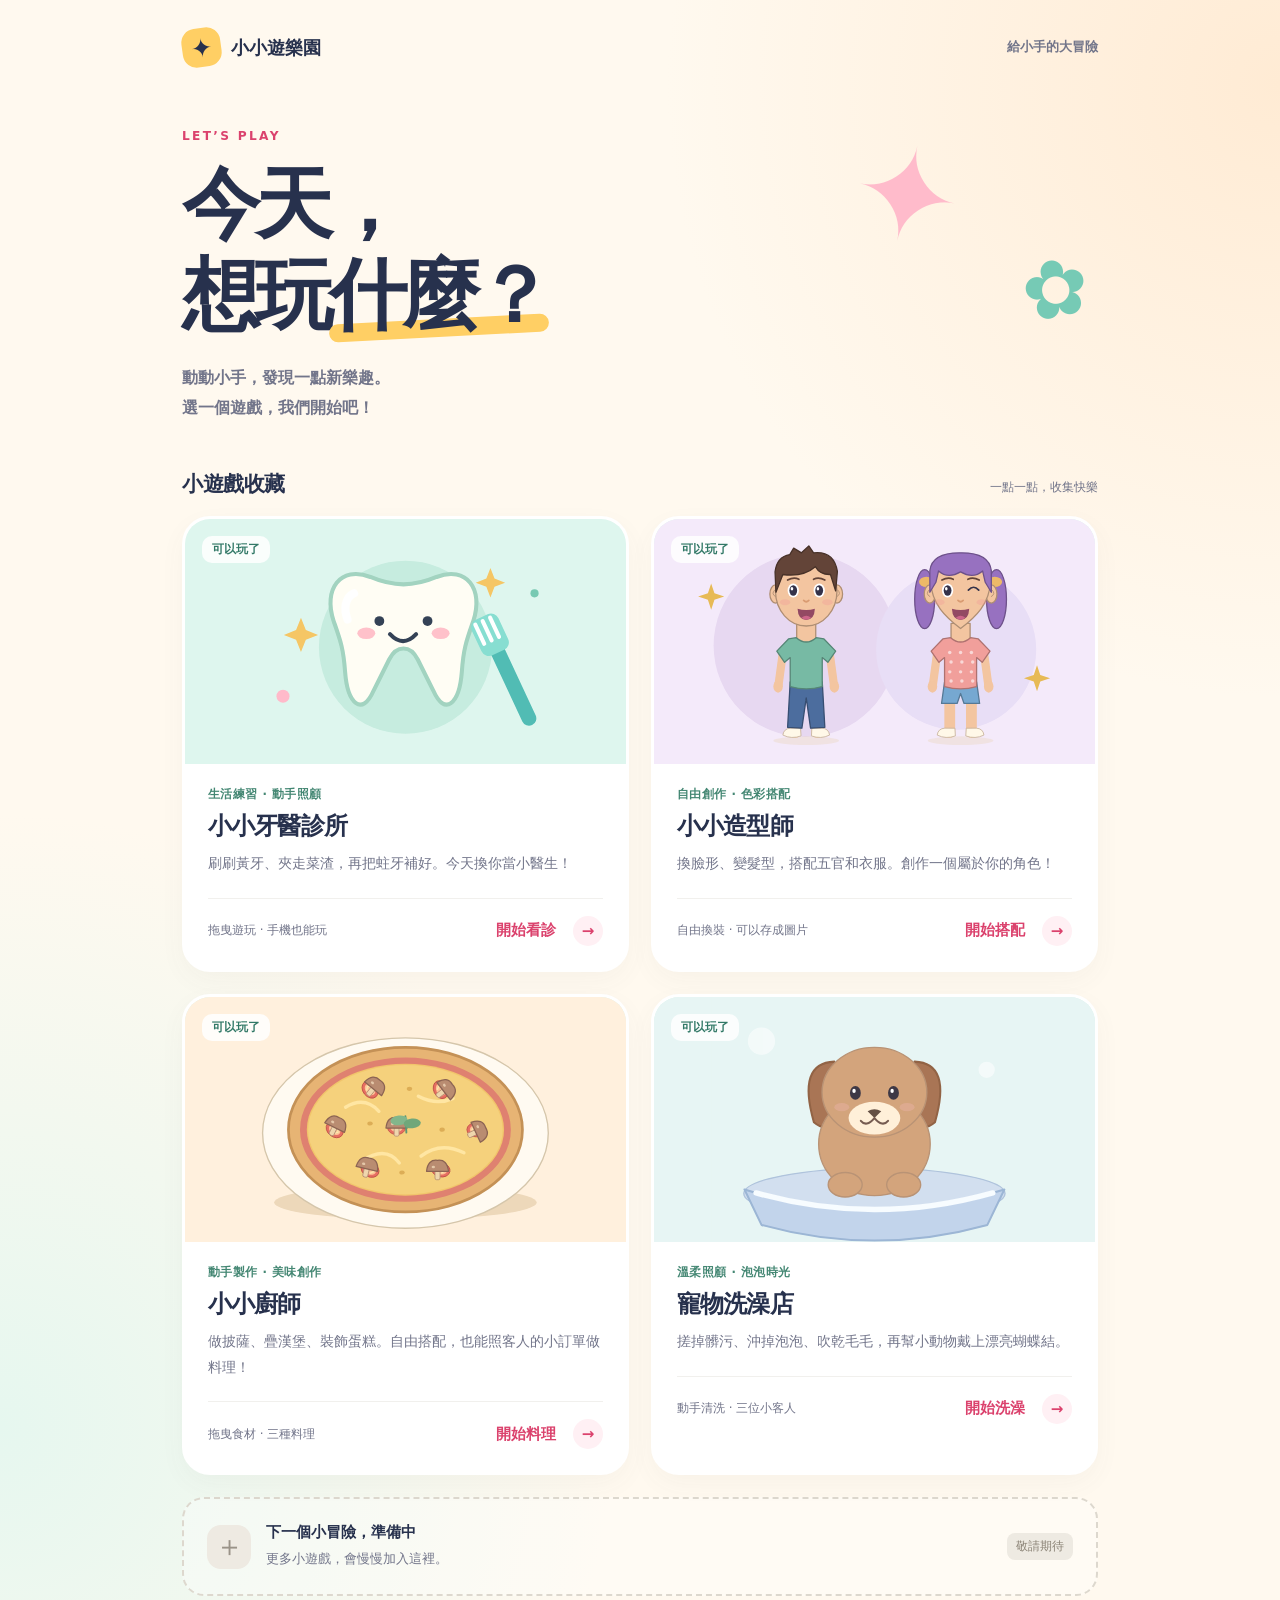
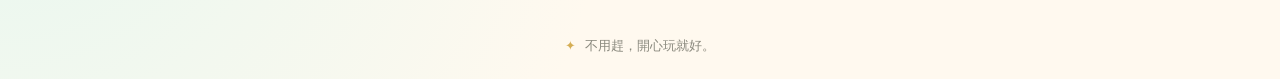
==== index.html @ 3fc971a1 "Remove room game and render pet dirt, lather and water as body-clipped materials" ====
<!doctype html>
<html lang="zh-Hant">
<head>
  <meta charset="UTF-8" />
  <meta name="viewport" content="width=device-width, initial-scale=1, viewport-fit=cover" />
  <meta name="theme-color" content="#fff7e8" />
  <meta name="description" content="小小遊樂園：動動小手，一起玩小遊戲！一起玩牙醫、造型、料理和寵物洗澡，動動小手，發現新樂趣。" />
  <title>小小遊樂園 · 一起玩小遊戲</title>
  <link rel="stylesheet" href="home.css?v=10" />
</head>
<body>
  <main class="home-shell">
    <header class="site-header">
      <a class="brand" href="index.html" aria-label="小小遊樂園首頁"><span class="brand-mark" aria-hidden="true">✦</span><span>小小遊樂園</span></a>
      <span class="header-note">給小手的大冒險</span>
    </header>
    <section class="welcome" aria-labelledby="welcomeTitle">
      <p class="eyebrow">LET’S PLAY</p>
      <h1 id="welcomeTitle">今天，<br />想玩<span class="highlight">什麼？</span></h1>
      <p class="welcome-copy">動動小手，發現一點新樂趣。<br />選一個遊戲，我們開始吧！</p>
      <span class="welcome-star" aria-hidden="true">✦</span>
      <span class="welcome-flower" aria-hidden="true">✿</span>
    </section>
    <section class="games-section" aria-labelledby="gamesTitle">
      <div class="section-title"><h2 id="gamesTitle">小遊戲收藏</h2><span>一點一點，收集快樂</span></div>
      <div class="games-grid" id="gamesList"></div>
      <noscript><p>先從<a href="games/dentist/">小小牙醫診所</a>開始玩吧！</p></noscript>
      <aside class="coming-soon" aria-label="更多遊戲即將加入"><span class="soon-symbol" aria-hidden="true">＋</span><div><h3>下一個小冒險，準備中</h3><p>更多小遊戲，會慢慢加入這裡。</p></div><span class="soon-badge">敬請期待</span></aside>
    </section>
    <footer><span aria-hidden="true">✦</span> 不用趕，開心玩就好。</footer>
  </main>
  <script src="home.js?v=13"></script>
</body>
</html>
---- home.css ----
:root { color-scheme: light; --ink: #27314d; --muted: #72758a; --pink: #db426d; font-family: ui-rounded, "Arial Rounded MT Bold", "PingFang TC", "Noto Sans TC", system-ui, sans-serif; }
* { box-sizing: border-box; }
body { margin: 0; min-height: 100svh; color: var(--ink); background: radial-gradient(circle at 100% 5%, #ffebd4 0, transparent 30%), radial-gradient(circle at 0 85%, #e6f7ef 0, transparent 32%), #fff9ef; }
a { color: inherit; text-decoration: none; }
a:focus-visible { outline: 4px solid #db426d; outline-offset: 6px; }
.home-shell { max-width: 980px; margin: auto; padding: max(28px, env(safe-area-inset-top)) 32px max(24px, env(safe-area-inset-bottom)); }
.site-header { display: flex; align-items: center; justify-content: space-between; gap: 16px; }
.brand { display: inline-flex; align-items: center; gap: 10px; font-size: 1.15rem; font-weight: 900; }
.brand-mark { display: grid; place-items: center; width: 39px; height: 39px; border-radius: 14px; background: #ffcf64; font-size: 1.6rem; transform: rotate(-8deg); }
.header-note { font-size: .8rem; font-weight: 700; color: var(--muted); }
.welcome { position: relative; padding: 62px 0 46px; }
.eyebrow { margin: 0 0 16px; color: var(--pink); font-size: .76rem; letter-spacing: .19em; font-weight: 900; }
h1 { margin: 0; font-size: clamp(2.9rem, 7vw, 4.9rem); line-height: 1.16; letter-spacing: -.06em; }
.highlight { position: relative; z-index: 0; }
.highlight::after { content: ''; position: absolute; bottom: 3px; left: 0; right: 0; height: 20%; background: #ffcf64; z-index: -1; border-radius: 9px; transform: rotate(-3deg); }
.welcome-copy { margin: 22px 0 0; color: var(--muted); font-weight: 650; font-size: 1rem; line-height: 1.9; }
.welcome-star { position: absolute; right: 15%; top: 54px; font-size: 8rem; color: #ffbbcb; transform: rotate(12deg); }
.welcome-flower { position: absolute; right: 1%; top: 176px; font-size: 5rem; color: #76cab5; transform: rotate(-12deg); }
.section-title { display: flex; align-items: baseline; justify-content: space-between; gap: 10px; margin-bottom: 18px; }
.section-title h2 { margin: 0; font-size: 1.3rem; letter-spacing: -.02em; }
.section-title span { color: var(--muted); font-size: .78rem; }
.games-grid { display: grid; grid-template-columns: repeat(2, minmax(0, 1fr)); gap: 22px; }
.game-card { display: flex; flex-direction: column; overflow: hidden; border: 3px solid white; border-radius: 28px; background: #fff; box-shadow: 0 9px 26px #6053590b; transition: transform .2s, box-shadow .2s; }
.game-card:hover { transform: translateY(-5px); box-shadow: 0 15px 30px #60535917; }
.card-picture { position: relative; background: #def6ee; }
.card-picture img { display: block; width: 100%; height: auto; aspect-ratio: 1.8; object-fit: contain; }
.play-badge { position: absolute; left: 17px; top: 17px; padding: 6px 10px; border-radius: 10px; background: #ffffffdb; color: #327967; font-size: .73rem; font-weight: 900; }
.card-content { display: flex; flex-direction: column; flex: 1; padding: 23px; }
.card-category { color: #448773; font-size: .73rem; font-weight: 800; letter-spacing: .04em; }
.card-content h3 { margin: 8px 0 9px; font-size: 1.5rem; letter-spacing: -.035em; }
.card-content p { margin: 0; color: var(--muted); font-size: .9rem; line-height: 1.8; }
.card-bottom { display: flex; align-items: center; justify-content: space-between; gap: 8px; margin-top: 21px; padding-top: 17px; border-top: 1px solid #f1f0ed; }
.card-mode { font-size: .75rem; color: var(--muted); }
.card-action { display: inline-flex; align-items: center; gap: 17px; color: var(--pink); font-size: .94rem; font-weight: 900; }
.card-action span { display: grid; place-items: center; border-radius: 50%; width: 30px; height: 30px; background: #fff0f4; }
.coming-soon { display: flex; align-items: center; gap: 15px; margin-top: 22px; border: 2px dashed #ddd8ce; border-radius: 22px; padding: 23px; background: #ffffff55; }
.soon-symbol { flex: 0 0 44px; height: 44px; display: grid; place-items: center; border-radius: 14px; background: #eeeae2; color: #9a9388; font-size: 1.8rem; }
.coming-soon h3 { margin: 0 0 5px; font-size: .95rem; }
.coming-soon p { margin: 0; color: var(--muted); font-size: .82rem; line-height: 1.7; }
.soon-badge { margin-left: auto; white-space: nowrap; font-size: .73rem; color: #8b8376; background: #eeeae2; border-radius: 8px; padding: 6px 9px; }
footer { margin-top: 42px; text-align: center; color: #8a897e; font-size: .8rem; } footer span { color: #d5ae55; margin-right: 5px; }
@media(max-width: 600px) { .home-shell { padding: 22px 20px; } .header-note { font-size: .7rem; } .brand { font-size: 1rem; } .welcome { padding: 43px 0 34px; } .welcome-star { right: 6%; top: 36px; font-size: 4.8rem; } .welcome-flower { top: 132px; right: 1%; font-size: 3rem; } .games-grid { grid-template-columns: 1fr; } .section-title span { font-size: .68rem; } .coming-soon { padding: 17px 14px; gap: 10px; } .soon-badge { display: none; } .card-picture img { aspect-ratio: 2; } .welcome-copy { font-size: .9rem; } }
@media(prefers-reduced-motion: reduce) { *, *::before, *::after { transition: none !important; } }
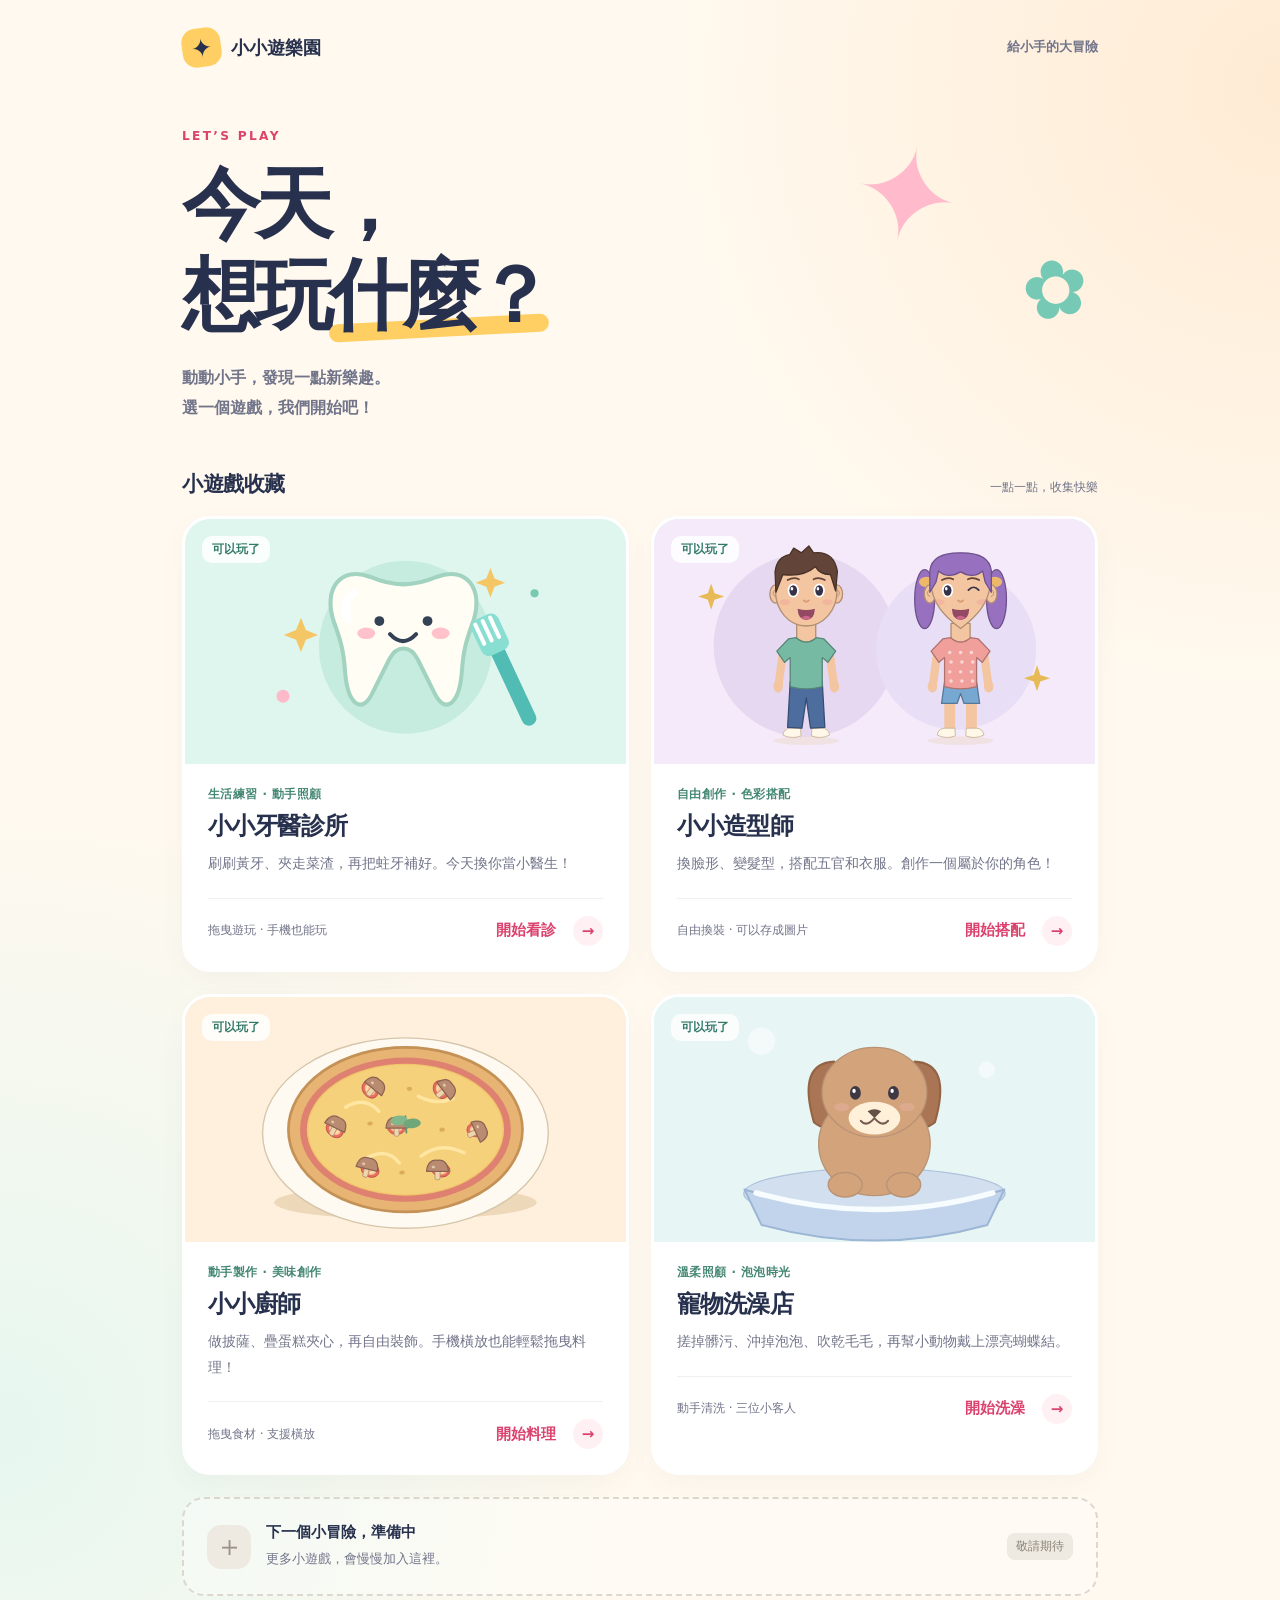
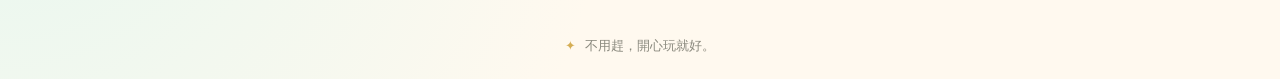
==== commit e9ab65cb: "Remove burger, add cake sandwich fillings and fruit decorations, support phone landscape" ====
--- a/index.html
+++ b/index.html
@@ -29,6 +29,6 @@
     </section>
     <footer><span aria-hidden="true">✦</span> 不用趕，開心玩就好。</footer>
   </main>
-  <script src="home.js?v=13"></script>
+  <script src="home.js?v=14"></script>
 </body>
 </html>
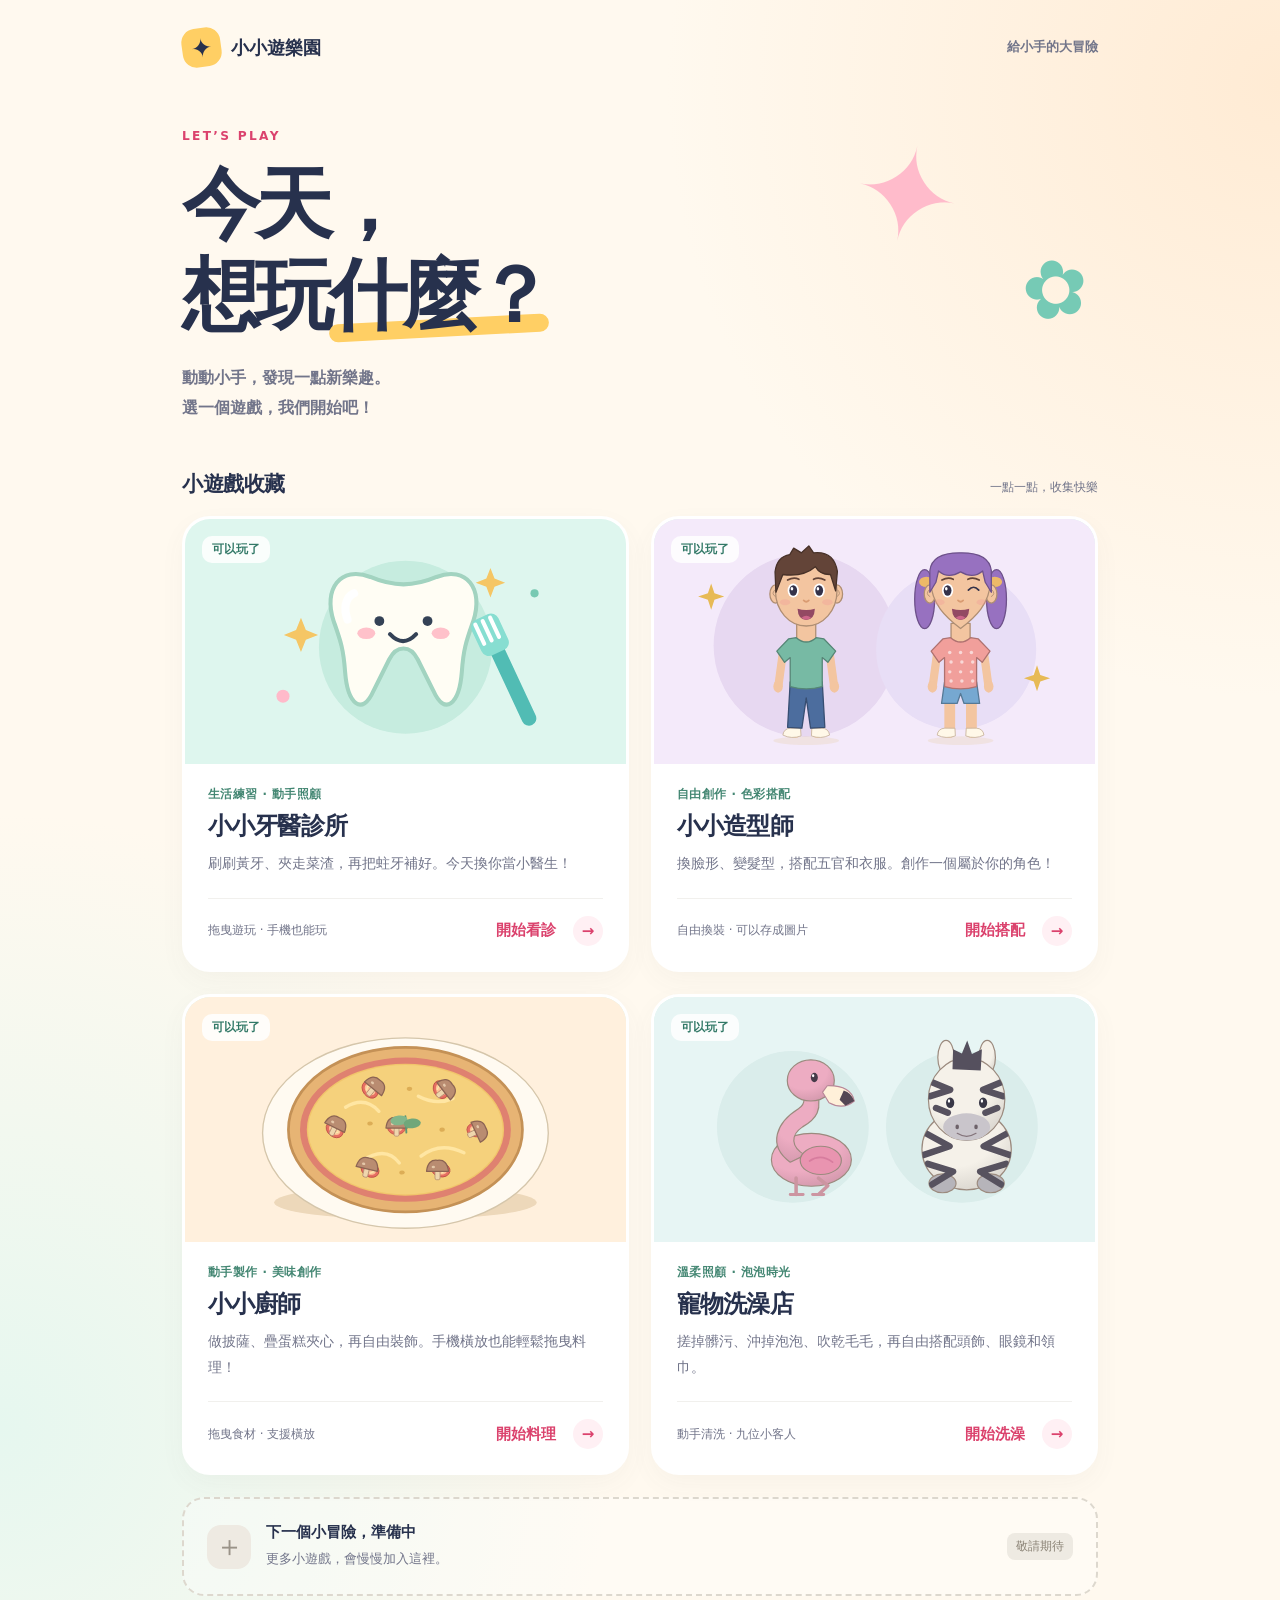
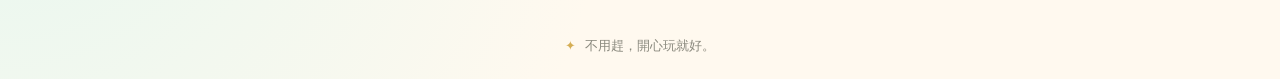
==== commit dcb9d3f7: "Add nine animal guests and mix-and-match accessories to pet bath" ====
--- a/index.html
+++ b/index.html
@@ -29,6 +29,6 @@
     </section>
     <footer><span aria-hidden="true">✦</span> 不用趕，開心玩就好。</footer>
   </main>
-  <script src="home.js?v=14"></script>
+  <script src="home.js?v=18"></script>
 </body>
 </html>
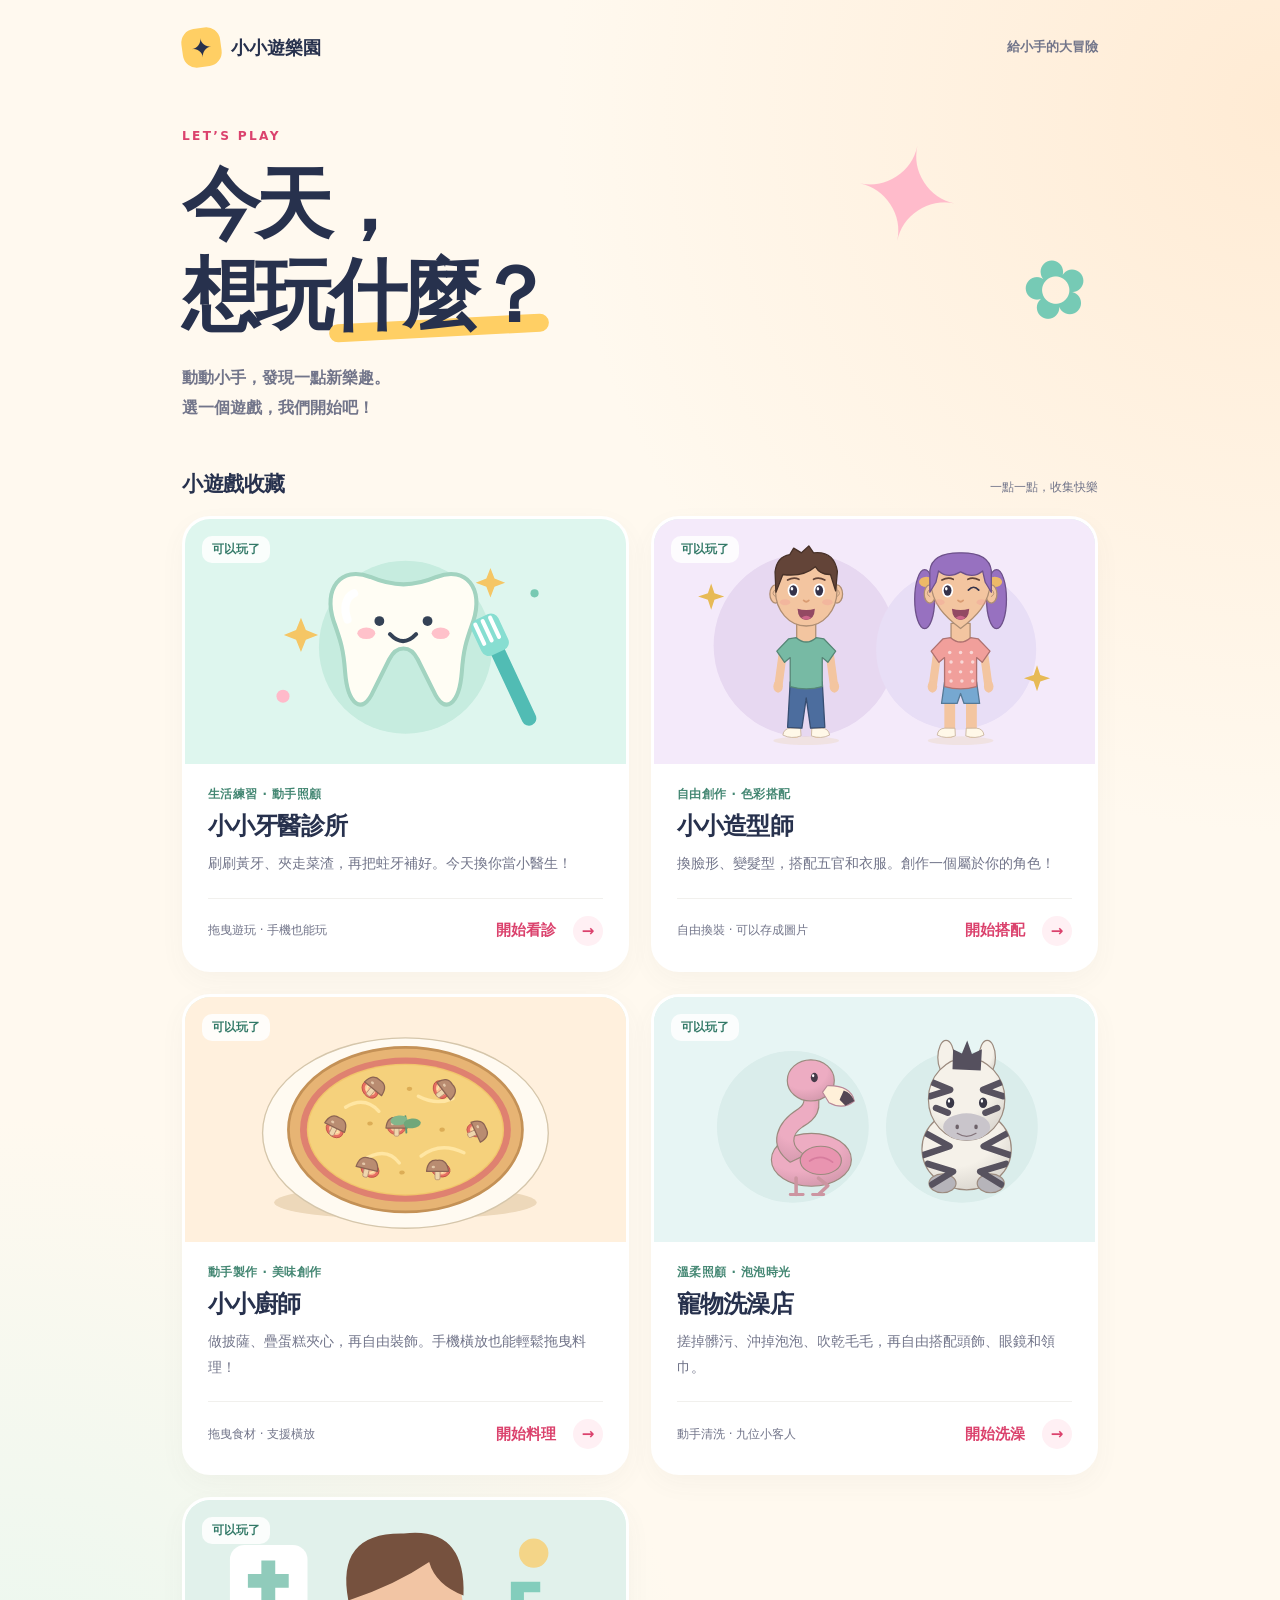
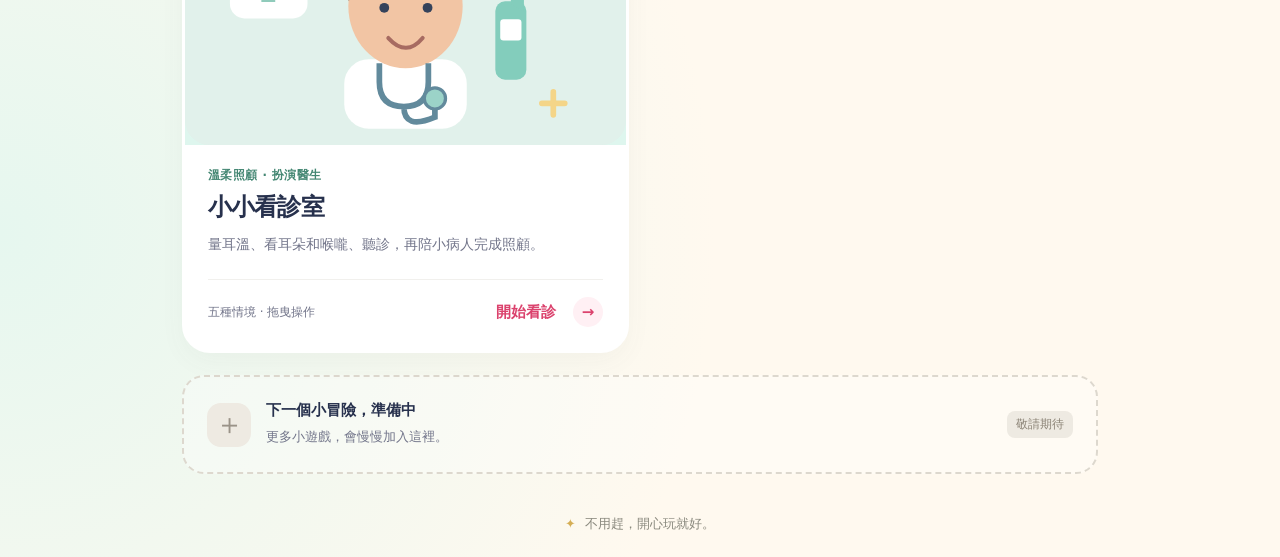
==== commit 6b40f808: "Add interactive little doctor game with five caring scenarios" ====
--- a/index.html
+++ b/index.html
@@ -1,34 +1,34 @@
-<!doctype html>
-<html lang="zh-Hant">
-<head>
-  <meta charset="UTF-8" />
-  <meta name="viewport" content="width=device-width, initial-scale=1, viewport-fit=cover" />
-  <meta name="theme-color" content="#fff7e8" />
-  <meta name="description" content="小小遊樂園：動動小手，一起玩小遊戲！一起玩牙醫、造型、料理和寵物洗澡，動動小手，發現新樂趣。" />
-  <title>小小遊樂園 · 一起玩小遊戲</title>
-  <link rel="stylesheet" href="home.css?v=10" />
-</head>
-<body>
-  <main class="home-shell">
-    <header class="site-header">
-      <a class="brand" href="index.html" aria-label="小小遊樂園首頁"><span class="brand-mark" aria-hidden="true">✦</span><span>小小遊樂園</span></a>
-      <span class="header-note">給小手的大冒險</span>
-    </header>
-    <section class="welcome" aria-labelledby="welcomeTitle">
-      <p class="eyebrow">LET’S PLAY</p>
-      <h1 id="welcomeTitle">今天，<br />想玩<span class="highlight">什麼？</span></h1>
-      <p class="welcome-copy">動動小手，發現一點新樂趣。<br />選一個遊戲，我們開始吧！</p>
-      <span class="welcome-star" aria-hidden="true">✦</span>
-      <span class="welcome-flower" aria-hidden="true">✿</span>
-    </section>
-    <section class="games-section" aria-labelledby="gamesTitle">
-      <div class="section-title"><h2 id="gamesTitle">小遊戲收藏</h2><span>一點一點，收集快樂</span></div>
-      <div class="games-grid" id="gamesList"></div>
-      <noscript><p>先從<a href="games/dentist/">小小牙醫診所</a>開始玩吧！</p></noscript>
-      <aside class="coming-soon" aria-label="更多遊戲即將加入"><span class="soon-symbol" aria-hidden="true">＋</span><div><h3>下一個小冒險，準備中</h3><p>更多小遊戲，會慢慢加入這裡。</p></div><span class="soon-badge">敬請期待</span></aside>
-    </section>
-    <footer><span aria-hidden="true">✦</span> 不用趕，開心玩就好。</footer>
-  </main>
-  <script src="home.js?v=18"></script>
-</body>
+<!doctype html>
+<html lang="zh-Hant">
+<head>
+  <meta charset="UTF-8" />
+  <meta name="viewport" content="width=device-width, initial-scale=1, viewport-fit=cover" />
+  <meta name="theme-color" content="#fff7e8" />
+  <meta name="description" content="小小遊樂園：動動小手，一起玩小遊戲！一起玩牙醫、造型、料理和寵物洗澡，動動小手，發現新樂趣。" />
+  <title>小小遊樂園 · 一起玩小遊戲</title>
+  <link rel="stylesheet" href="home.css?v=10" />
+</head>
+<body>
+  <main class="home-shell">
+    <header class="site-header">
+      <a class="brand" href="index.html" aria-label="小小遊樂園首頁"><span class="brand-mark" aria-hidden="true">✦</span><span>小小遊樂園</span></a>
+      <span class="header-note">給小手的大冒險</span>
+    </header>
+    <section class="welcome" aria-labelledby="welcomeTitle">
+      <p class="eyebrow">LET’S PLAY</p>
+      <h1 id="welcomeTitle">今天，<br />想玩<span class="highlight">什麼？</span></h1>
+      <p class="welcome-copy">動動小手，發現一點新樂趣。<br />選一個遊戲，我們開始吧！</p>
+      <span class="welcome-star" aria-hidden="true">✦</span>
+      <span class="welcome-flower" aria-hidden="true">✿</span>
+    </section>
+    <section class="games-section" aria-labelledby="gamesTitle">
+      <div class="section-title"><h2 id="gamesTitle">小遊戲收藏</h2><span>一點一點，收集快樂</span></div>
+      <div class="games-grid" id="gamesList"></div>
+      <noscript><p>先從<a href="games/dentist/">小小牙醫診所</a>開始玩吧！</p></noscript>
+      <aside class="coming-soon" aria-label="更多遊戲即將加入"><span class="soon-symbol" aria-hidden="true">＋</span><div><h3>下一個小冒險，準備中</h3><p>更多小遊戲，會慢慢加入這裡。</p></div><span class="soon-badge">敬請期待</span></aside>
+    </section>
+    <footer><span aria-hidden="true">✦</span> 不用趕，開心玩就好。</footer>
+  </main>
+  <script src="home.js?v=19"></script>
+</body>
 </html>
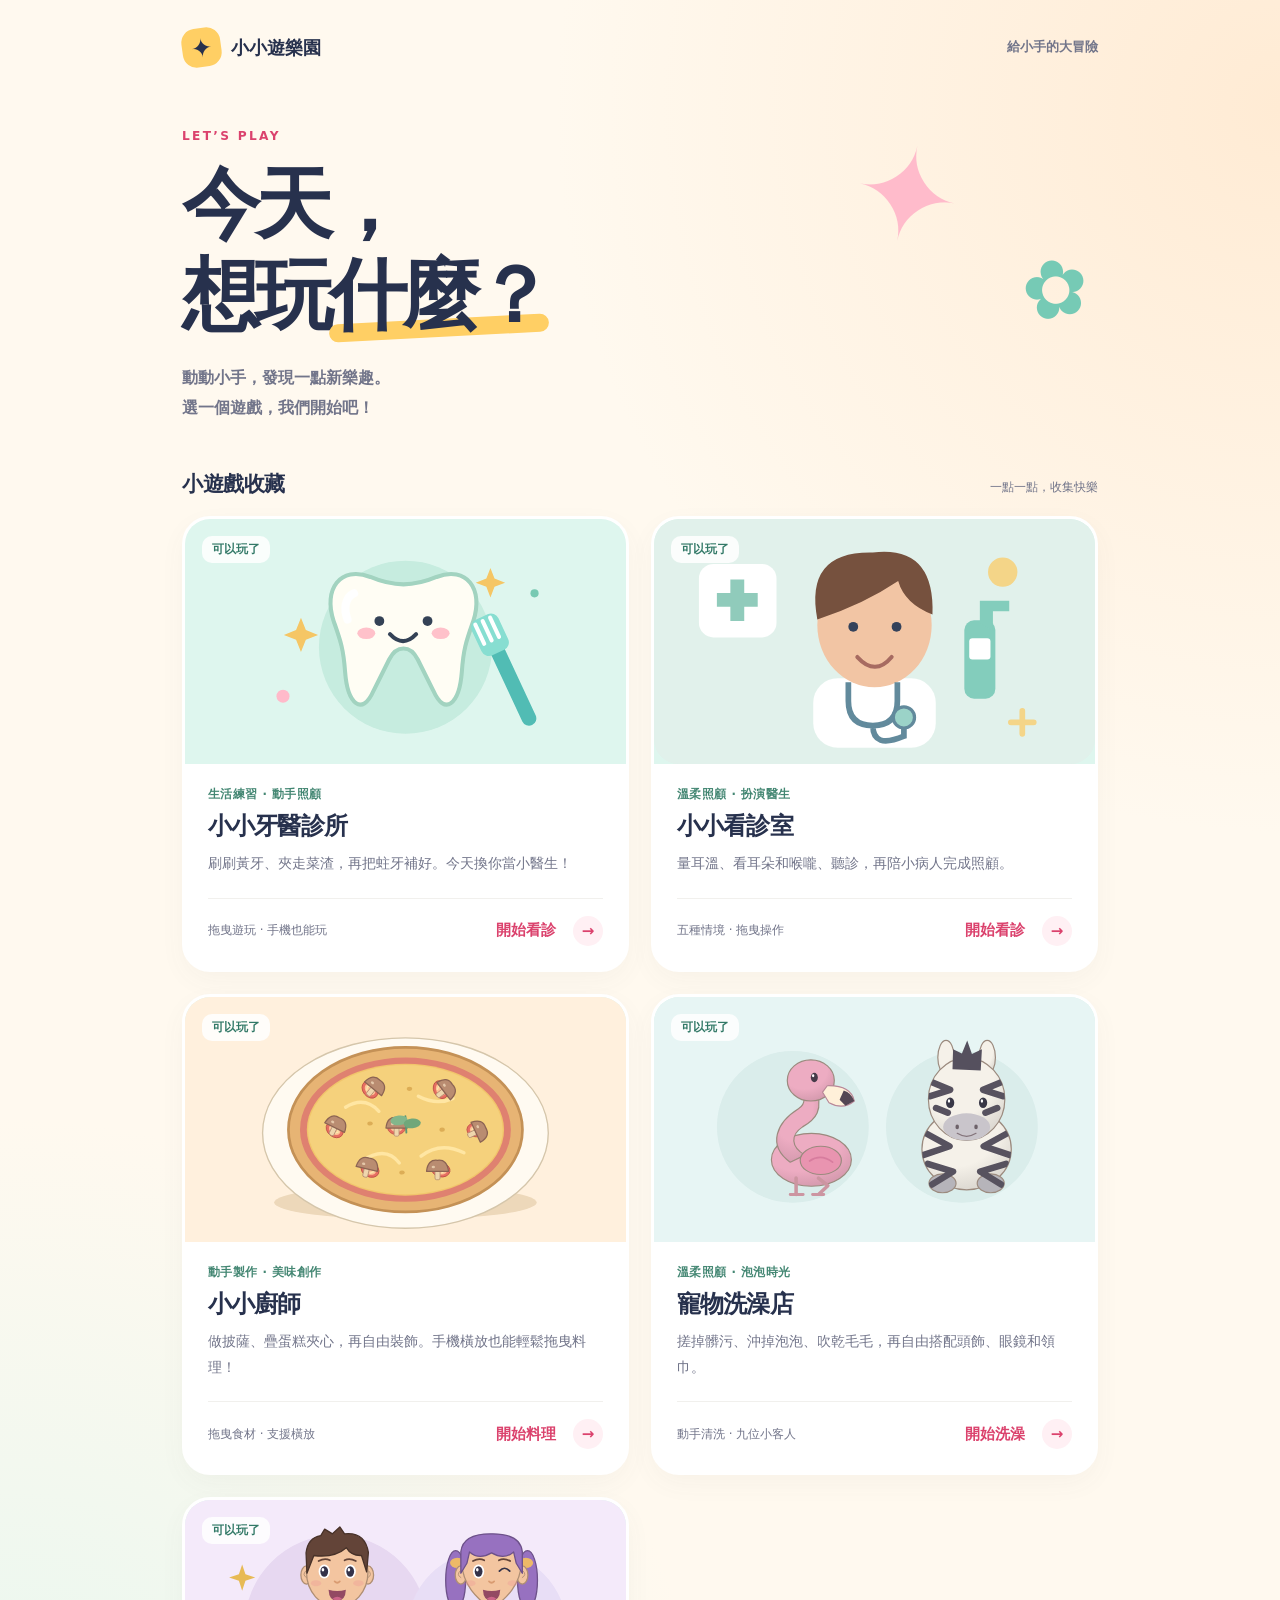
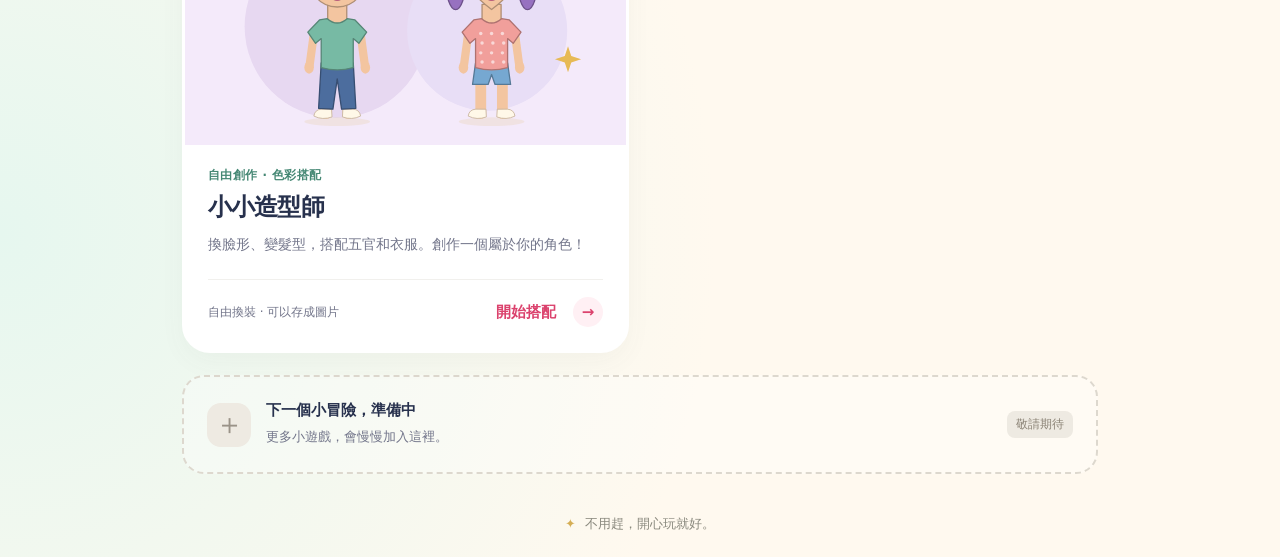
==== commit 125fec82: "Swap doctor and stylist positions on homepage" ====
--- a/index.html
+++ b/index.html
@@ -29,6 +29,6 @@
     </section>
     <footer><span aria-hidden="true">✦</span> 不用趕，開心玩就好。</footer>
   </main>
-  <script src="home.js?v=19"></script>
+  <script src="home.js?v=20"></script>
 </body>
 </html>
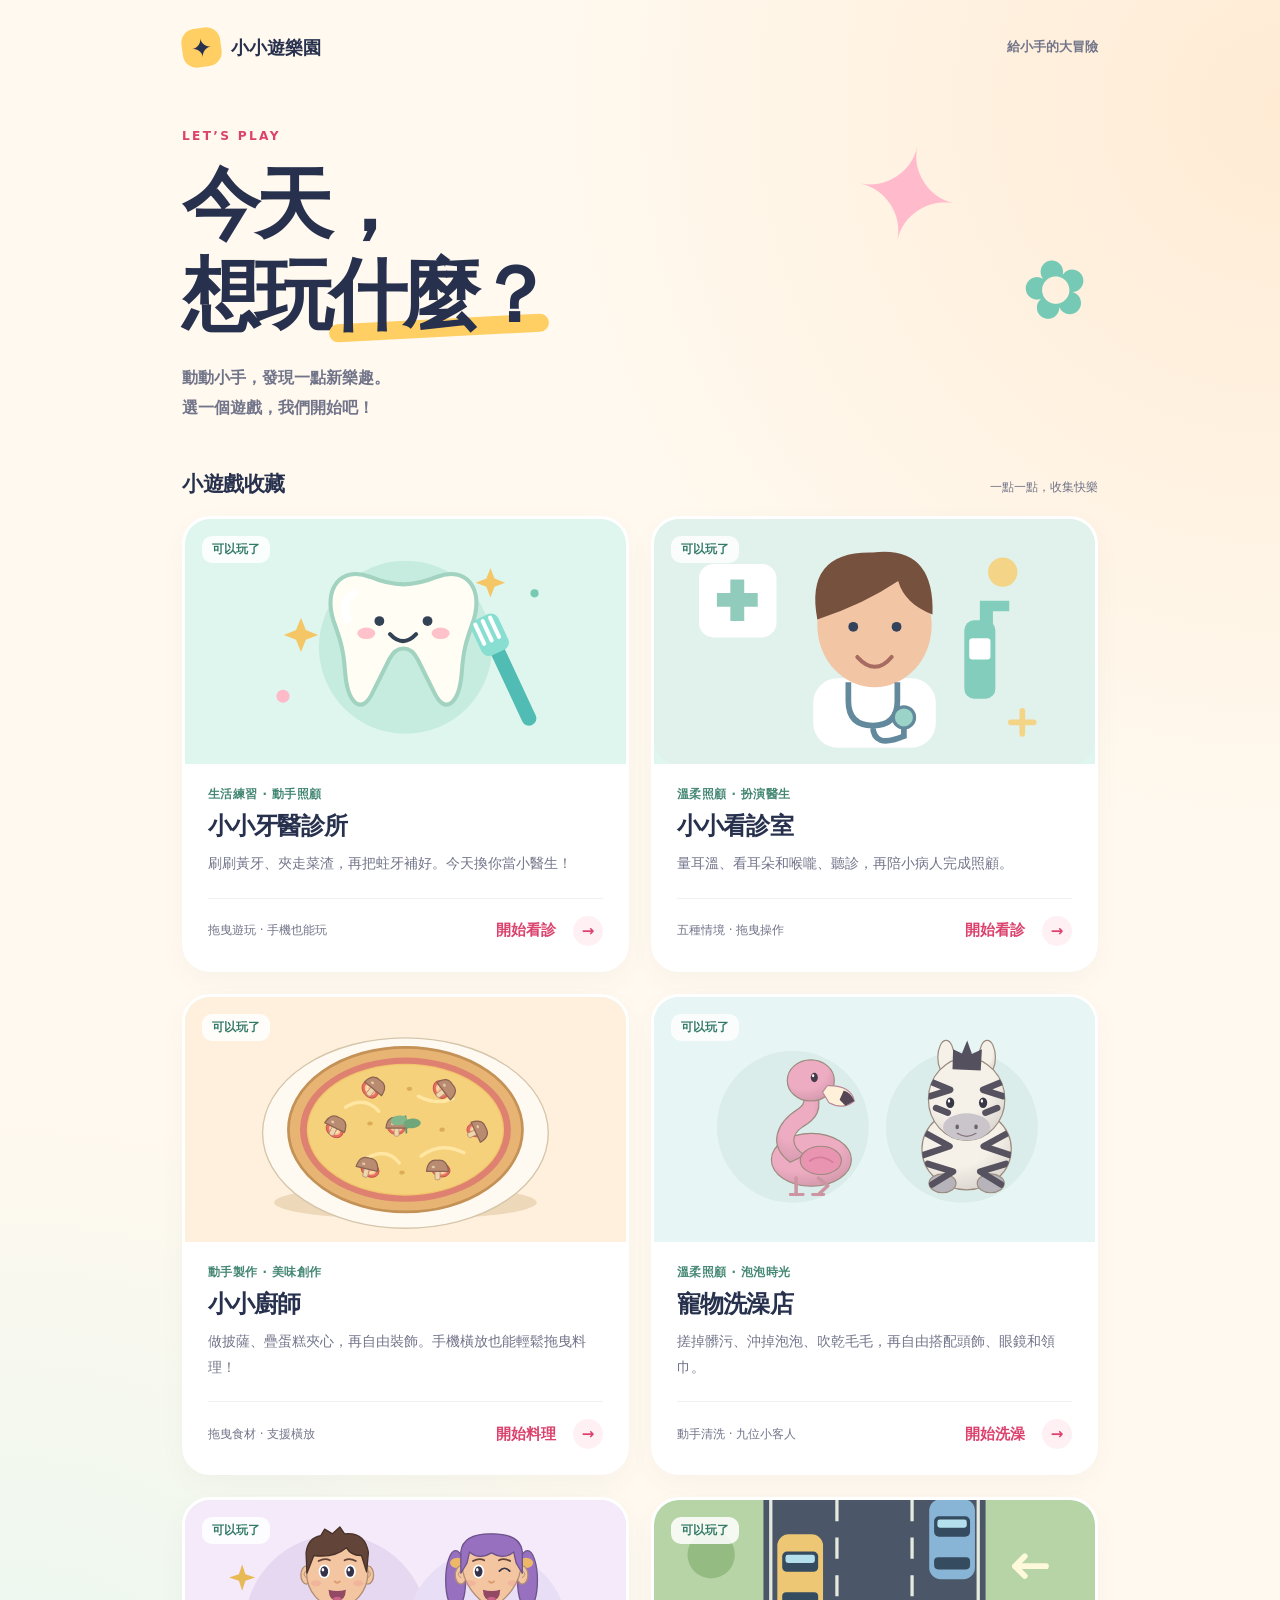
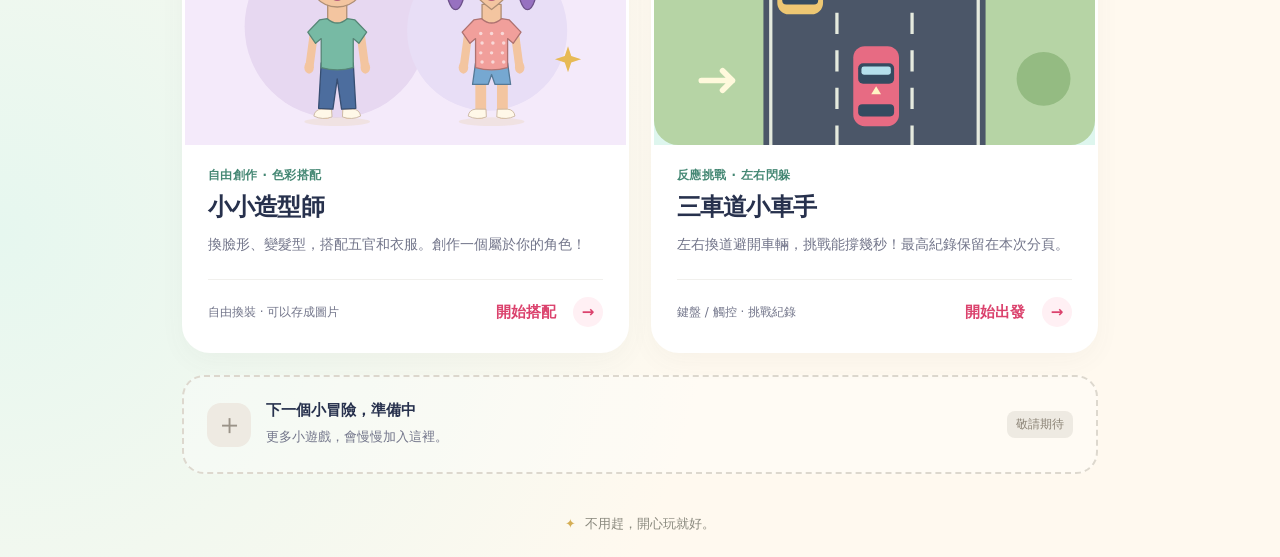
==== commit e08b3fb4: "Add three-lane driving challenge with session high score" ====
--- a/index.html
+++ b/index.html
@@ -29,6 +29,6 @@
     </section>
     <footer><span aria-hidden="true">✦</span> 不用趕，開心玩就好。</footer>
   </main>
-  <script src="home.js?v=20"></script>
+  <script src="home.js?v=21"></script>
 </body>
 </html>
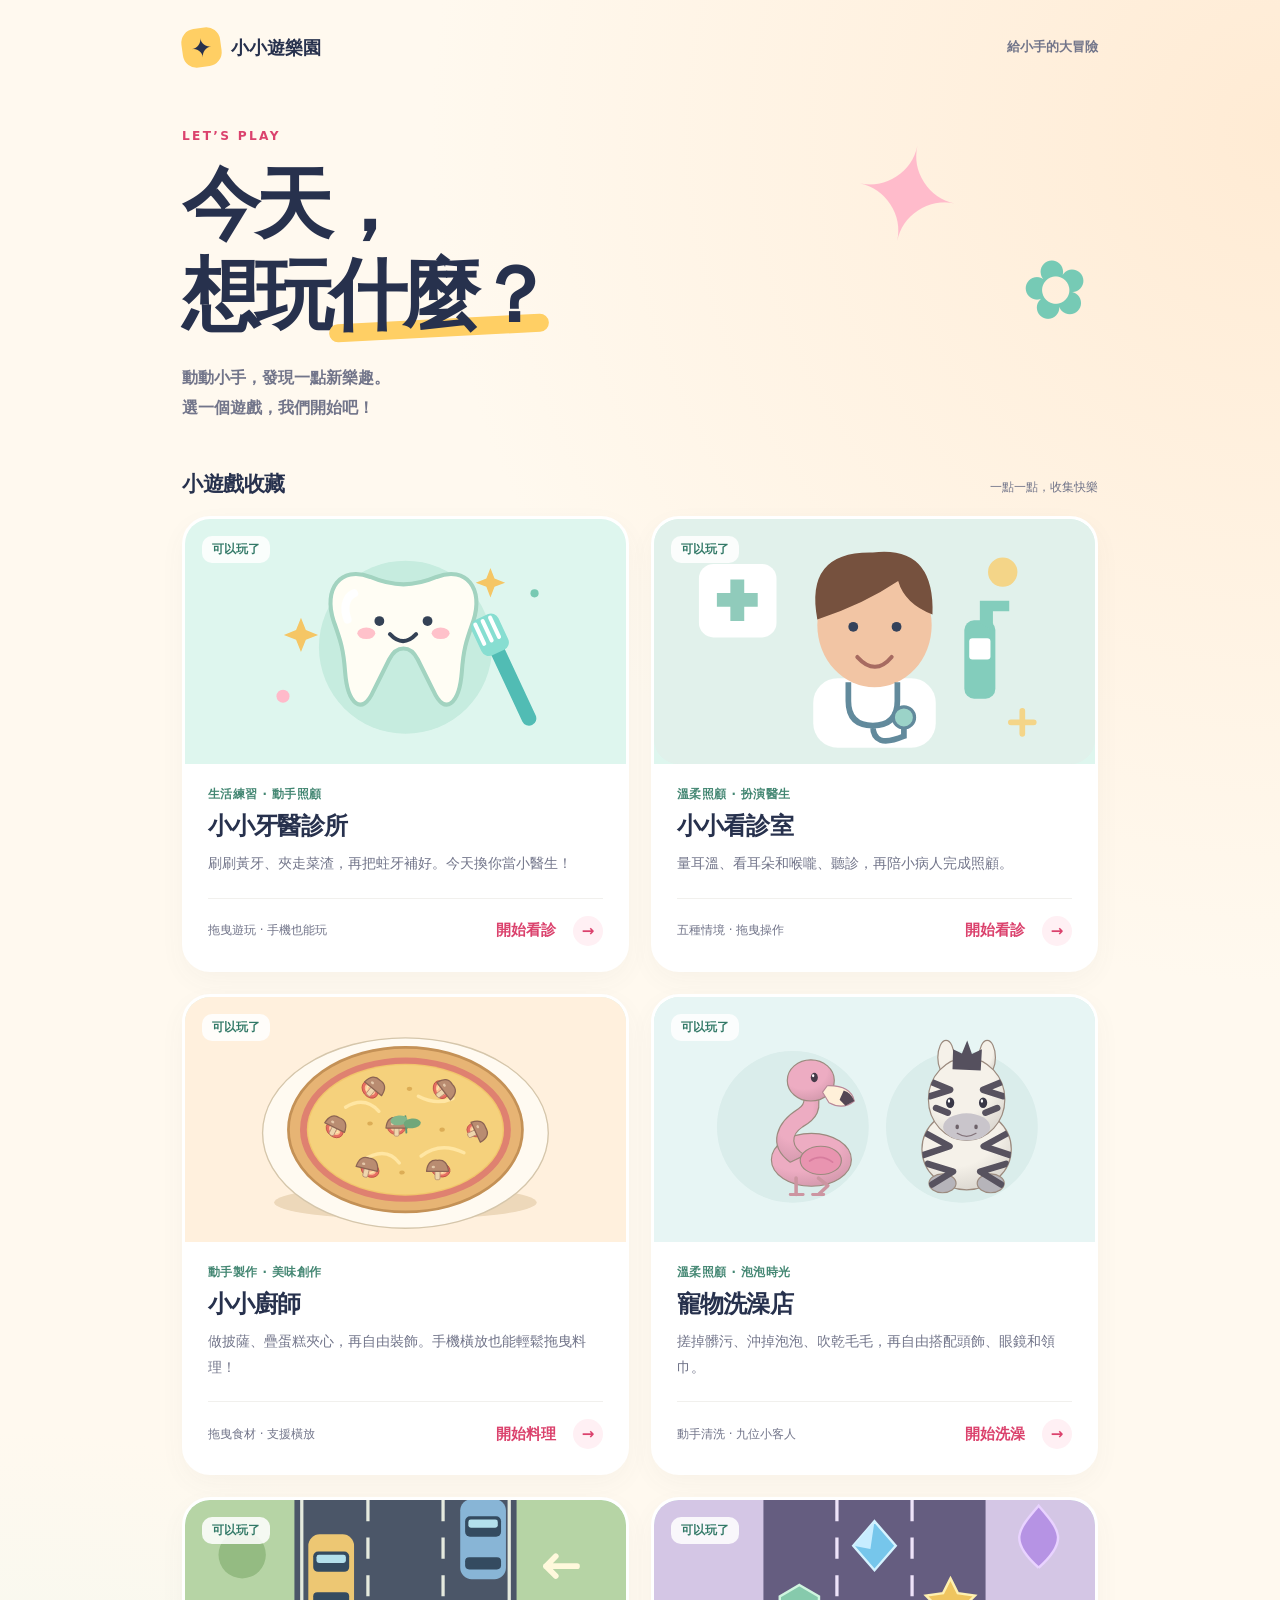
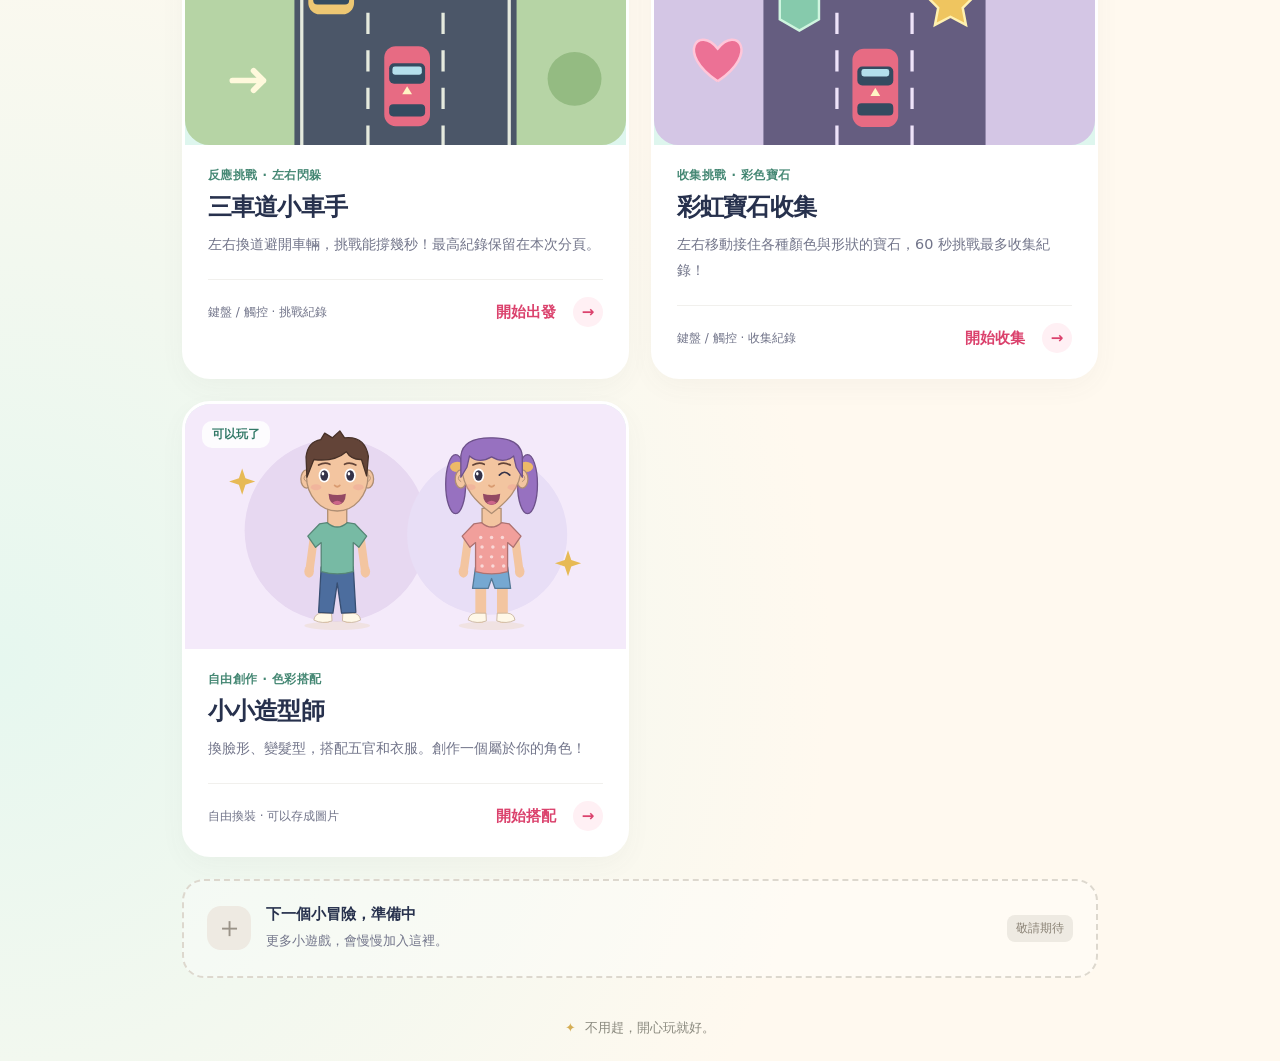
==== commit 02da3223: "Add rainbow gem collection game and keep stylist last" ====
--- a/index.html
+++ b/index.html
@@ -29,6 +29,6 @@
     </section>
     <footer><span aria-hidden="true">✦</span> 不用趕，開心玩就好。</footer>
   </main>
-  <script src="home.js?v=21"></script>
+  <script src="home.js?v=22"></script>
 </body>
 </html>
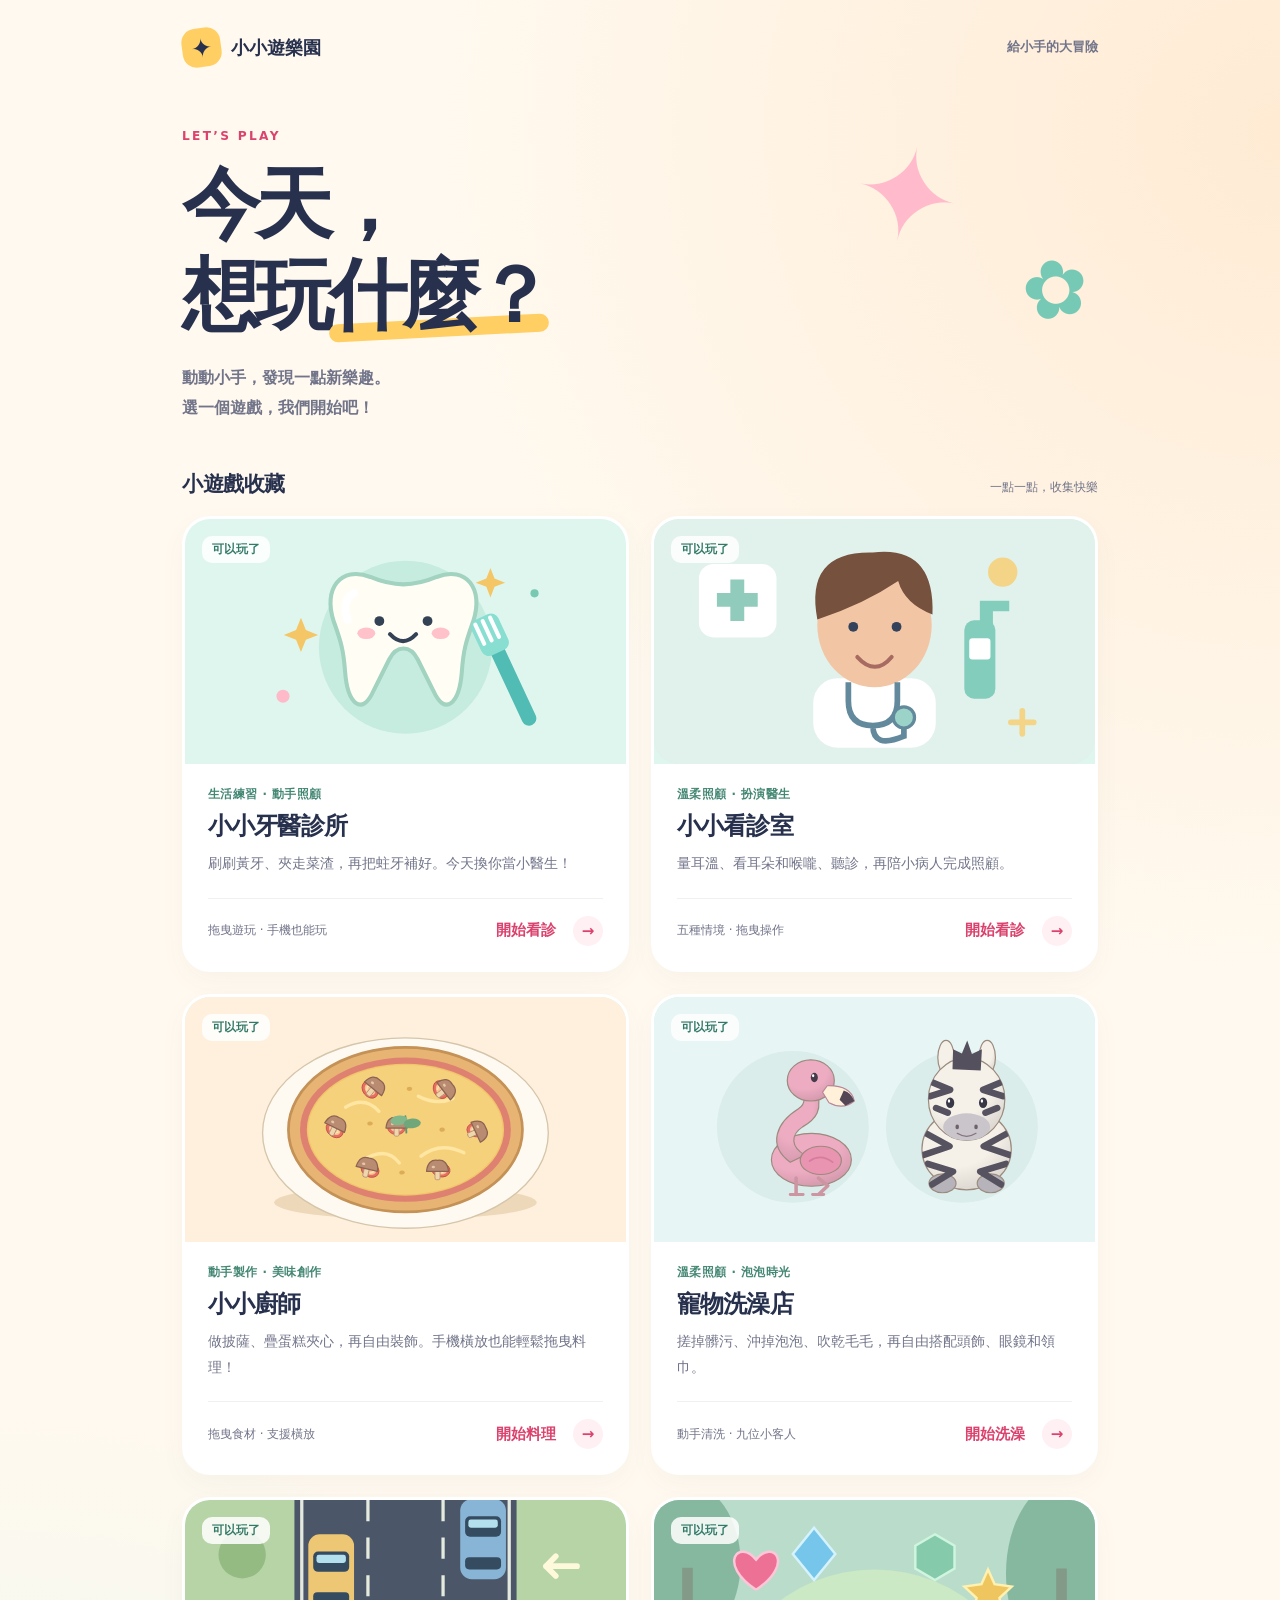
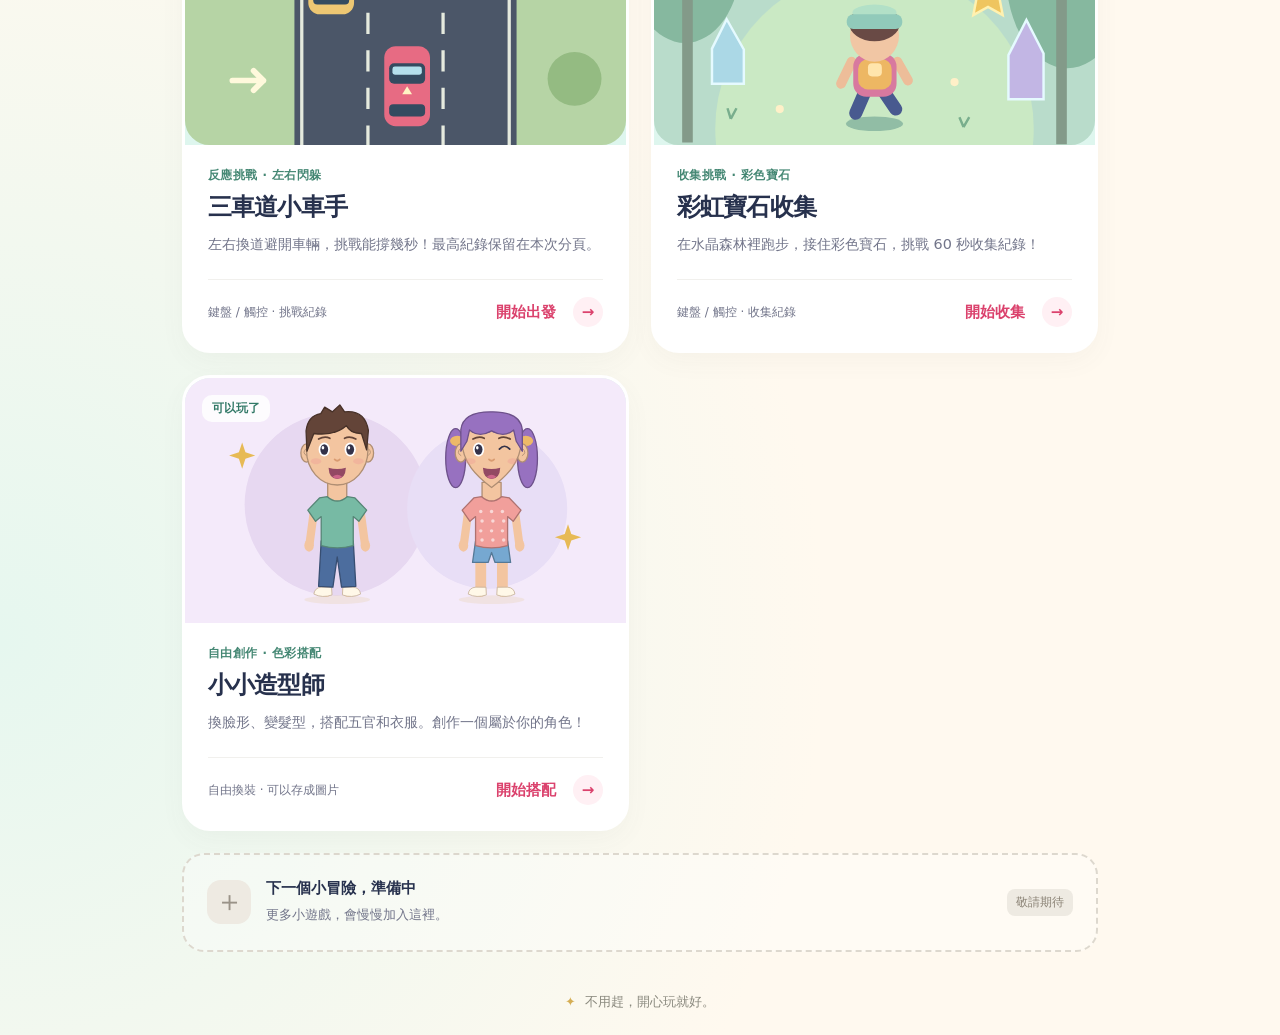
==== commit bed4e5e9: "Replace gem road and car with crystal forest and running explorer" ====
--- a/index.html
+++ b/index.html
@@ -29,6 +29,6 @@
     </section>
     <footer><span aria-hidden="true">✦</span> 不用趕，開心玩就好。</footer>
   </main>
-  <script src="home.js?v=22"></script>
+  <script src="home.js?v=23"></script>
 </body>
 </html>
